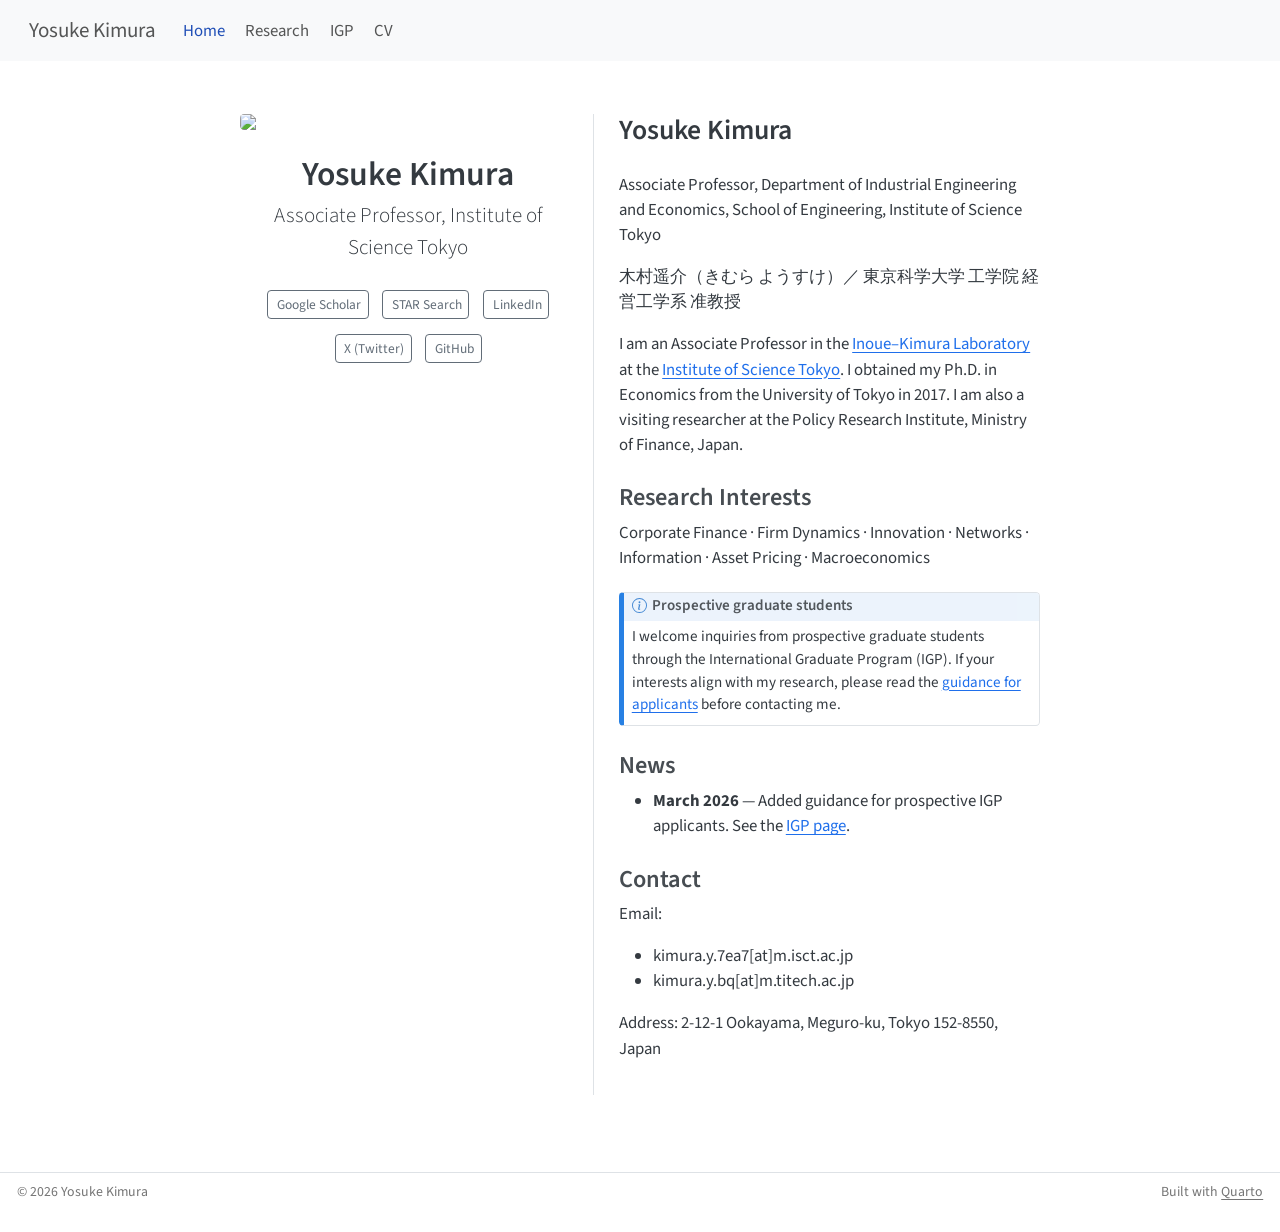
==== docs/index.html @ 8b682499 "updated all pages" ====
<!DOCTYPE html>
<html xmlns="http://www.w3.org/1999/xhtml" lang="en" xml:lang="en"><head>

<meta charset="utf-8">
<meta name="generator" content="quarto-1.9.38">

<meta name="viewport" content="width=device-width, initial-scale=1.0, user-scalable=yes">


<title>Yosuke Kimura</title>
<style>
/* Default styles provided by pandoc.
** See https://pandoc.org/MANUAL.html#variables-for-html for config info.
*/
code{white-space: pre-wrap;}
span.smallcaps{font-variant: small-caps;}
div.columns{display: flex; gap: min(4vw, 1.5em);}
div.column{flex: auto; overflow-x: auto;}
div.hanging-indent{margin-left: 1.5em; text-indent: -1.5em;}
ul.task-list{list-style: none;}
ul.task-list li input[type="checkbox"] {
  width: 0.8em;
  margin: 0 0.8em 0.2em -1em; /* quarto-specific, see https://github.com/quarto-dev/quarto-cli/issues/4556 */ 
  vertical-align: middle;
}
</style>


<script src="site_libs/quarto-nav/quarto-nav.js"></script>
<script src="site_libs/clipboard/clipboard.min.js"></script>
<script src="site_libs/quarto-search/autocomplete.umd.js"></script>
<script src="site_libs/quarto-search/fuse.min.js"></script>
<script src="site_libs/quarto-search/quarto-search.js"></script>
<meta name="quarto:offset" content="./">
<script src="site_libs/quarto-html/quarto.js" type="module"></script>
<script src="site_libs/quarto-html/tabsets/tabsets.js" type="module"></script>
<script src="site_libs/quarto-html/popper.min.js"></script>
<script src="site_libs/quarto-html/tippy.umd.min.js"></script>
<link href="site_libs/quarto-html/tippy.css" rel="stylesheet">
<link href="site_libs/quarto-html/quarto-syntax-highlighting-15634bcf2e68342d4ad2dfa704d543f6.css" rel="stylesheet" id="quarto-text-highlighting-styles">
<script src="site_libs/bootstrap/bootstrap.min.js"></script>
<link href="site_libs/bootstrap/bootstrap-icons.css" rel="stylesheet">
<link href="site_libs/bootstrap/bootstrap-f2828ad5cbcd8453361937887181f58a.min.css" rel="stylesheet" append-hash="true" id="quarto-bootstrap" data-mode="light">
<script id="quarto-search-options" type="application/json">{
  "location": "navbar",
  "copy-button": false,
  "collapse-after": 3,
  "panel-placement": "end",
  "type": "overlay",
  "limit": 50,
  "keyboard-shortcut": [
    "f",
    "/",
    "s"
  ],
  "show-item-context": false,
  "language": {
    "search-no-results-text": "No results",
    "search-matching-documents-text": "matching documents",
    "search-copy-link-title": "Copy link to search",
    "search-hide-matches-text": "Hide additional matches",
    "search-more-match-text": "more match in this document",
    "search-more-matches-text": "more matches in this document",
    "search-clear-button-title": "Clear",
    "search-text-placeholder": "",
    "search-detached-cancel-button-title": "Cancel",
    "search-submit-button-title": "Submit",
    "search-label": "Search"
  }
}</script>


</head>

<body class="nav-fixed fullcontent quarto-light">

<div id="quarto-search-results"></div>
  <header id="quarto-header" class="headroom fixed-top">
    <nav class="navbar navbar-expand-lg " data-bs-theme="dark">
      <div class="navbar-container container-fluid">
      <div class="navbar-brand-container mx-auto">
    <a class="navbar-brand" href="./index.html">
    <span class="navbar-title">Yosuke Kimura</span>
    </a>
  </div>
            <div id="quarto-search" class="" title="Search"></div>
          <button class="navbar-toggler" type="button" data-bs-toggle="collapse" data-bs-target="#navbarCollapse" aria-controls="navbarCollapse" role="menu" aria-expanded="false" aria-label="Toggle navigation" onclick="if (window.quartoToggleHeadroom) { window.quartoToggleHeadroom(); }">
  <span class="navbar-toggler-icon"></span>
</button>
          <div class="collapse navbar-collapse" id="navbarCollapse">
            <ul class="navbar-nav navbar-nav-scroll me-auto">
  <li class="nav-item">
    <a class="nav-link active" href="./index.html" aria-current="page"> 
<span class="menu-text">Home</span></a>
  </li>  
  <li class="nav-item">
    <a class="nav-link" href="./research.html"> 
<span class="menu-text">Research</span></a>
  </li>  
  <li class="nav-item">
    <a class="nav-link" href="./igp.html"> 
<span class="menu-text">IGP</span></a>
  </li>  
  <li class="nav-item">
    <a class="nav-link" href="./cv.html"> 
<span class="menu-text">CV</span></a>
  </li>  
</ul>
            <ul class="navbar-nav navbar-nav-scroll ms-auto">
  <li class="nav-item compact">
    <a class="nav-link" href="https://scholar.google.co.jp/citations?user=OnoM0yEAAAAJ&amp;hl=ja"> <i class="bi bi-mortarboard-fill" role="img" aria-label="Google Scholar">
</i> 
<span class="menu-text"></span></a>
  </li>  
  <li class="nav-item compact">
    <a class="nav-link" href="https://github.com/yosukekimura1988"> <i class="bi bi-github" role="img" aria-label="GitHub">
</i> 
<span class="menu-text"></span></a>
  </li>  
</ul>
          </div> <!-- /navcollapse -->
            <div class="quarto-navbar-tools">
</div>
      </div> <!-- /container-fluid -->
    </nav>
</header>
<!-- content -->
<div id="quarto-content" class="quarto-container page-columns page-rows-contents page-layout-article page-navbar">
<!-- sidebar -->
<!-- margin-sidebar -->
    
<!-- main -->
<div class="quarto-about-trestles">
  <div class="about-entity">
    <img src="profile.jpg" class="about-image
  rounded " style="width: 20em;">
<header id="title-block-header" class="quarto-title-block default">
<div class="quarto-title">
<h1 class="title">Yosuke Kimura</h1>
<p class="subtitle lead">Associate Professor, Institute of Science Tokyo</p>
</div>
<div class="quarto-title-meta">
  </div>
</header>
    <div class="about-links">
  <a href="https://scholar.google.co.jp/citations?user=OnoM0yEAAAAJ&amp;hl=ja" class="about-link" rel="" target="">
    <i class="bi bi-mortarboard-fill"></i>
     <span class="about-link-text">Google Scholar</span>
  </a>
  <a href="https://search.star.titech.ac.jp/titech-ss/pursuer.act?event=outside&amp;key_t2r2Rid=CTT100840717&amp;lang=jp" class="about-link" rel="" target="">
    <i class="bi bi-person-badge"></i>
     <span class="about-link-text">STAR Search</span>
  </a>
  <a href="http://www.linkedin.com/in/yousuke-kimura-a8380220a" class="about-link" rel="" target="">
    <i class="bi bi-linkedin"></i>
     <span class="about-link-text">LinkedIn</span>
  </a>
  <a href="https://twitter.com/YosukeBqKimura" class="about-link" rel="" target="">
    <i class="bi bi-twitter-x"></i>
     <span class="about-link-text">X (Twitter)</span>
  </a>
  <a href="https://github.com/yosukekimura1988" class="about-link" rel="" target="">
    <i class="bi bi-github"></i>
     <span class="about-link-text">GitHub</span>
  </a>
</div>
  </div>
  <div class="about-contents"><main class="content" id="quarto-document-content">
<section id="yosuke-kimura" class="level2">
<h2 data-anchor-id="yosuke-kimura">Yosuke Kimura</h2>
<p>Associate Professor, Department of Industrial Engineering and Economics, School of Engineering, Institute of Science Tokyo</p>
<p>木村遥介（きむら ようすけ）／ 東京科学大学 工学院 経営工学系 准教授</p>
<p>I am an Associate Professor in the <a href="http://www.me.titech.ac.jp/~inouelab/">Inoue–Kimura Laboratory</a> at the <a href="https://www.isct.ac.jp/en">Institute of Science Tokyo</a>. I obtained my Ph.D.&nbsp;in Economics from the University of Tokyo in 2017. I am also a visiting researcher at the Policy Research Institute, Ministry of Finance, Japan.</p>
<section id="research-interests" class="level3">
<h3 data-anchor-id="research-interests">Research Interests</h3>
<p>Corporate Finance · Firm Dynamics · Innovation · Networks · Information · Asset Pricing · Macroeconomics</p>
<div class="callout callout-style-default callout-note callout-titled">
<div class="callout-header d-flex align-content-center">
<div class="callout-icon-container">
<i class="callout-icon"></i>
</div>
<div class="callout-title-container flex-fill">
<span class="screen-reader-only">Note</span>Prospective graduate students
</div>
</div>
<div class="callout-body-container callout-body">
<p>I welcome inquiries from prospective graduate students through the International Graduate Program (IGP). If your interests align with my research, please read the <a href="igp.html">guidance for applicants</a> before contacting me.</p>
</div>
</div>
</section>
<section id="news" class="level3">
<h3 data-anchor-id="news">News</h3>
<ul>
<li><strong>March 2026</strong> — Added guidance for prospective IGP applicants. See the <a href="igp.html">IGP page</a>.</li>
</ul>
</section>
<section id="contact" class="level3">
<h3 data-anchor-id="contact">Contact</h3>
<p>Email:</p>
<ul>
<li>kimura.y.7ea7[at]m.isct.ac.jp</li>
<li>kimura.y.bq[at]m.titech.ac.jp</li>
</ul>
<p>Address: 2-12-1 Ookayama, Meguro-ku, Tokyo 152-8550, Japan</p>


</section>
</section>
</main></div>
</div>
 <!-- /main -->
<script id="quarto-html-after-body" type="application/javascript">
  window.document.addEventListener("DOMContentLoaded", function (event) {
    const isCodeAnnotation = (el) => {
      for (const clz of el.classList) {
        if (clz.startsWith('code-annotation-')) {                     
          return true;
        }
      }
      return false;
    }
    const onCopySuccess = function(e) {
      // button target
      const button = e.trigger;
      // don't keep focus
      button.blur();
      // flash "checked"
      button.classList.add('code-copy-button-checked');
      var currentTitle = button.getAttribute("title");
      button.setAttribute("title", "Copied!");
      let tooltip;
      if (window.bootstrap) {
        button.setAttribute("data-bs-toggle", "tooltip");
        button.setAttribute("data-bs-placement", "left");
        button.setAttribute("data-bs-title", "Copied!");
        tooltip = new bootstrap.Tooltip(button, 
          { trigger: "manual", 
            customClass: "code-copy-button-tooltip",
            offset: [0, -8]});
        tooltip.show();    
      }
      setTimeout(function() {
        if (tooltip) {
          tooltip.hide();
          button.removeAttribute("data-bs-title");
          button.removeAttribute("data-bs-toggle");
          button.removeAttribute("data-bs-placement");
        }
        button.setAttribute("title", currentTitle);
        button.classList.remove('code-copy-button-checked');
      }, 1000);
      // clear code selection
      e.clearSelection();
    }
    const getTextToCopy = function(trigger) {
      const outerScaffold = trigger.parentElement.cloneNode(true);
      const codeEl = outerScaffold.querySelector('code');
      for (const childEl of codeEl.children) {
        if (isCodeAnnotation(childEl)) {
          childEl.remove();
        }
      }
      return codeEl.innerText;
    }
    const clipboard = new window.ClipboardJS('.code-copy-button:not([data-in-quarto-modal])', {
      text: getTextToCopy
    });
    clipboard.on('success', onCopySuccess);
    if (window.document.getElementById('quarto-embedded-source-code-modal')) {
      const clipboardModal = new window.ClipboardJS('.code-copy-button[data-in-quarto-modal]', {
        text: getTextToCopy,
        container: window.document.getElementById('quarto-embedded-source-code-modal')
      });
      clipboardModal.on('success', onCopySuccess);
    }
      var localhostRegex = new RegExp(/^(?:http|https):\/\/localhost\:?[0-9]*\//);
      var mailtoRegex = new RegExp(/^mailto:/);
        var filterRegex = new RegExp("https:\/\/yosukekimura1988\.github\.io");
      var isInternal = (href) => {
          return filterRegex.test(href) || localhostRegex.test(href) || mailtoRegex.test(href);
      }
      // Inspect non-navigation links and adorn them if external
     var links = window.document.querySelectorAll('a[href]:not(.nav-link):not(.navbar-brand):not(.toc-action):not(.sidebar-link):not(.sidebar-item-toggle):not(.pagination-link):not(.no-external):not([aria-hidden]):not(.dropdown-item):not(.quarto-navigation-tool):not(.about-link)');
      for (var i=0; i<links.length; i++) {
        const link = links[i];
        if (!isInternal(link.href)) {
          // undo the damage that might have been done by quarto-nav.js in the case of
          // links that we want to consider external
          if (link.dataset.originalHref !== undefined) {
            link.href = link.dataset.originalHref;
          }
        }
      }
    function tippyHover(el, contentFn, onTriggerFn, onUntriggerFn) {
      const config = {
        allowHTML: true,
        maxWidth: 500,
        delay: 100,
        arrow: false,
        appendTo: function(el) {
            return el.parentElement;
        },
        interactive: true,
        interactiveBorder: 10,
        theme: 'quarto',
        placement: 'bottom-start',
      };
      if (contentFn) {
        config.content = contentFn;
      }
      if (onTriggerFn) {
        config.onTrigger = onTriggerFn;
      }
      if (onUntriggerFn) {
        config.onUntrigger = onUntriggerFn;
      }
      window.tippy(el, config); 
    }
    const noterefs = window.document.querySelectorAll('a[role="doc-noteref"]');
    for (var i=0; i<noterefs.length; i++) {
      const ref = noterefs[i];
      tippyHover(ref, function() {
        // use id or data attribute instead here
        let href = ref.getAttribute('data-footnote-href') || ref.getAttribute('href');
        try { href = new URL(href).hash; } catch {}
        const id = href.replace(/^#\/?/, "");
        const note = window.document.getElementById(id);
        if (note) {
          return note.innerHTML;
        } else {
          return "";
        }
      });
    }
    const xrefs = window.document.querySelectorAll('a.quarto-xref');
    const processXRef = (id, note) => {
      // Strip column container classes
      const stripColumnClz = (el) => {
        el.classList.remove("page-full", "page-columns");
        if (el.children) {
          for (const child of el.children) {
            stripColumnClz(child);
          }
        }
      }
      stripColumnClz(note)
      if (id === null || id.startsWith('sec-')) {
        // Special case sections, only their first couple elements
        const container = document.createElement("div");
        if (note.children && note.children.length > 2) {
          container.appendChild(note.children[0].cloneNode(true));
          for (let i = 1; i < note.children.length; i++) {
            const child = note.children[i];
            if (child.tagName === "P" && child.innerText === "") {
              continue;
            } else {
              container.appendChild(child.cloneNode(true));
              break;
            }
          }
          if (window.Quarto?.typesetMath) {
            window.Quarto.typesetMath(container);
          }
          return container.innerHTML
        } else {
          if (window.Quarto?.typesetMath) {
            window.Quarto.typesetMath(note);
          }
          return note.innerHTML;
        }
      } else {
        // Remove any anchor links if they are present
        const anchorLink = note.querySelector('a.anchorjs-link');
        if (anchorLink) {
          anchorLink.remove();
        }
        if (window.Quarto?.typesetMath) {
          window.Quarto.typesetMath(note);
        }
        if (note.classList.contains("callout")) {
          return note.outerHTML;
        } else {
          return note.innerHTML;
        }
      }
    }
    for (var i=0; i<xrefs.length; i++) {
      const xref = xrefs[i];
      tippyHover(xref, undefined, function(instance) {
        instance.disable();
        let url = xref.getAttribute('href');
        let hash = undefined; 
        if (url.startsWith('#')) {
          hash = url;
        } else {
          try { hash = new URL(url).hash; } catch {}
        }
        if (hash) {
          const id = hash.replace(/^#\/?/, "");
          const note = window.document.getElementById(id);
          if (note !== null) {
            try {
              const html = processXRef(id, note.cloneNode(true));
              instance.setContent(html);
            } finally {
              instance.enable();
              instance.show();
            }
          } else {
            // See if we can fetch this
            fetch(url.split('#')[0])
            .then(res => res.text())
            .then(html => {
              const parser = new DOMParser();
              const htmlDoc = parser.parseFromString(html, "text/html");
              const note = htmlDoc.getElementById(id);
              if (note !== null) {
                const html = processXRef(id, note);
                instance.setContent(html);
              } 
            }).finally(() => {
              instance.enable();
              instance.show();
            });
          }
        } else {
          // See if we can fetch a full url (with no hash to target)
          // This is a special case and we should probably do some content thinning / targeting
          fetch(url)
          .then(res => res.text())
          .then(html => {
            const parser = new DOMParser();
            const htmlDoc = parser.parseFromString(html, "text/html");
            const note = htmlDoc.querySelector('main.content');
            if (note !== null) {
              // This should only happen for chapter cross references
              // (since there is no id in the URL)
              // remove the first header
              if (note.children.length > 0 && note.children[0].tagName === "HEADER") {
                note.children[0].remove();
              }
              const html = processXRef(null, note);
              instance.setContent(html);
            } 
          }).finally(() => {
            instance.enable();
            instance.show();
          });
        }
      }, function(instance) {
      });
    }
        let selectedAnnoteEl;
        const selectorForAnnotation = ( cell, annotation) => {
          let cellAttr = 'data-code-cell="' + cell + '"';
          let lineAttr = 'data-code-annotation="' +  annotation + '"';
          const selector = 'span[' + cellAttr + '][' + lineAttr + ']';
          return selector;
        }
        const selectCodeLines = (annoteEl) => {
          const doc = window.document;
          const targetCell = annoteEl.getAttribute("data-target-cell");
          const targetAnnotation = annoteEl.getAttribute("data-target-annotation");
          const annoteSpan = window.document.querySelector(selectorForAnnotation(targetCell, targetAnnotation));
          const lines = annoteSpan.getAttribute("data-code-lines").split(",");
          const lineIds = lines.map((line) => {
            return targetCell + "-" + line;
          })
          let top = null;
          let height = null;
          let parent = null;
          if (lineIds.length > 0) {
              //compute the position of the single el (top and bottom and make a div)
              const el = window.document.getElementById(lineIds[0]);
              top = el.offsetTop;
              height = el.offsetHeight;
              parent = el.parentElement.parentElement;
            if (lineIds.length > 1) {
              const lastEl = window.document.getElementById(lineIds[lineIds.length - 1]);
              const bottom = lastEl.offsetTop + lastEl.offsetHeight;
              height = bottom - top;
            }
            if (top !== null && height !== null && parent !== null) {
              // cook up a div (if necessary) and position it 
              let div = window.document.getElementById("code-annotation-line-highlight");
              if (div === null) {
                div = window.document.createElement("div");
                div.setAttribute("id", "code-annotation-line-highlight");
                div.style.position = 'absolute';
                parent.appendChild(div);
              }
              div.style.top = top - 2 + "px";
              div.style.height = height + 4 + "px";
              div.style.left = 0;
              let gutterDiv = window.document.getElementById("code-annotation-line-highlight-gutter");
              if (gutterDiv === null) {
                gutterDiv = window.document.createElement("div");
                gutterDiv.setAttribute("id", "code-annotation-line-highlight-gutter");
                gutterDiv.style.position = 'absolute';
                const codeCell = window.document.getElementById(targetCell);
                const gutter = codeCell.querySelector('.code-annotation-gutter');
                gutter.appendChild(gutterDiv);
              }
              gutterDiv.style.top = top - 2 + "px";
              gutterDiv.style.height = height + 4 + "px";
            }
            selectedAnnoteEl = annoteEl;
          }
        };
        const unselectCodeLines = () => {
          const elementsIds = ["code-annotation-line-highlight", "code-annotation-line-highlight-gutter"];
          elementsIds.forEach((elId) => {
            const div = window.document.getElementById(elId);
            if (div) {
              div.remove();
            }
          });
          selectedAnnoteEl = undefined;
        };
          // Handle positioning of the toggle
      window.addEventListener(
        "resize",
        throttle(() => {
          elRect = undefined;
          if (selectedAnnoteEl) {
            selectCodeLines(selectedAnnoteEl);
          }
        }, 10)
      );
      function throttle(fn, ms) {
      let throttle = false;
      let timer;
        return (...args) => {
          if(!throttle) { // first call gets through
              fn.apply(this, args);
              throttle = true;
          } else { // all the others get throttled
              if(timer) clearTimeout(timer); // cancel #2
              timer = setTimeout(() => {
                fn.apply(this, args);
                timer = throttle = false;
              }, ms);
          }
        };
      }
        // Attach click handler to the DT
        const annoteDls = window.document.querySelectorAll('dt[data-target-cell]');
        for (const annoteDlNode of annoteDls) {
          annoteDlNode.addEventListener('click', (event) => {
            const clickedEl = event.target;
            if (clickedEl !== selectedAnnoteEl) {
              unselectCodeLines();
              const activeEl = window.document.querySelector('dt[data-target-cell].code-annotation-active');
              if (activeEl) {
                activeEl.classList.remove('code-annotation-active');
              }
              selectCodeLines(clickedEl);
              clickedEl.classList.add('code-annotation-active');
            } else {
              // Unselect the line
              unselectCodeLines();
              clickedEl.classList.remove('code-annotation-active');
            }
          });
        }
    const findCites = (el) => {
      const parentEl = el.parentElement;
      if (parentEl) {
        const cites = parentEl.dataset.cites;
        if (cites) {
          return {
            el,
            cites: cites.split(' ')
          };
        } else {
          return findCites(el.parentElement)
        }
      } else {
        return undefined;
      }
    };
    var bibliorefs = window.document.querySelectorAll('a[role="doc-biblioref"]');
    for (var i=0; i<bibliorefs.length; i++) {
      const ref = bibliorefs[i];
      const citeInfo = findCites(ref);
      if (citeInfo) {
        tippyHover(citeInfo.el, function() {
          var popup = window.document.createElement('div');
          citeInfo.cites.forEach(function(cite) {
            var citeDiv = window.document.createElement('div');
            citeDiv.classList.add('hanging-indent');
            citeDiv.classList.add('csl-entry');
            var biblioDiv = window.document.getElementById('ref-' + cite);
            if (biblioDiv) {
              citeDiv.innerHTML = biblioDiv.innerHTML;
            }
            popup.appendChild(citeDiv);
          });
          return popup.innerHTML;
        });
      }
    }
  });
  </script>
</div> <!-- /content -->
<footer class="footer">
  <div class="nav-footer">
    <div class="nav-footer-left">
<p>© 2026 Yosuke Kimura</p>
</div>   
    <div class="nav-footer-center">
      &nbsp;
    </div>
    <div class="nav-footer-right">
<p>Built with <a href="https://quarto.org">Quarto</a></p>
</div>
  </div>
</footer>




</body></html>
---- docs/site_libs/quarto-html/quarto-syntax-highlighting-15634bcf2e68342d4ad2dfa704d543f6.css ----
/* quarto syntax highlight colors */
:root {
  --quarto-hl-ot-color: #003B4F;
  --quarto-hl-at-color: #657422;
  --quarto-hl-ss-color: #20794D;
  --quarto-hl-an-color: #5E5E5E;
  --quarto-hl-fu-color: #4758AB;
  --quarto-hl-st-color: #20794D;
  --quarto-hl-cf-color: #003B4F;
  --quarto-hl-op-color: #5E5E5E;
  --quarto-hl-er-color: #AD0000;
  --quarto-hl-bn-color: #AD0000;
  --quarto-hl-al-color: #AD0000;
  --quarto-hl-va-color: #111111;
  --quarto-hl-bu-color: inherit;
  --quarto-hl-ex-color: inherit;
  --quarto-hl-pp-color: #AD0000;
  --quarto-hl-in-color: #5E5E5E;
  --quarto-hl-vs-color: #20794D;
  --quarto-hl-wa-color: #5E5E5E;
  --quarto-hl-do-color: #5E5E5E;
  --quarto-hl-im-color: #00769E;
  --quarto-hl-ch-color: #20794D;
  --quarto-hl-dt-color: #AD0000;
  --quarto-hl-fl-color: #AD0000;
  --quarto-hl-co-color: #5E5E5E;
  --quarto-hl-cv-color: #5E5E5E;
  --quarto-hl-cn-color: #8f5902;
  --quarto-hl-sc-color: #5E5E5E;
  --quarto-hl-dv-color: #AD0000;
  --quarto-hl-kw-color: #003B4F;
}

/* other quarto variables */
:root {
  --quarto-font-monospace: SFMono-Regular, Menlo, Monaco, Consolas, "Liberation Mono", "Courier New", monospace;
}

/* syntax highlight based on Pandoc's rules */
pre > code.sourceCode > span {
  color: #003B4F;
}

code.sourceCode > span {
  color: #003B4F;
}

div.sourceCode,
div.sourceCode pre.sourceCode {
  color: #003B4F;
}

/* Normal */
code span {
  color: #003B4F;
}

/* Alert */
code span.al {
  color: #AD0000;
  font-style: inherit;
}

/* Annotation */
code span.an {
  color: #5E5E5E;
  font-style: inherit;
}

/* Attribute */
code span.at {
  color: #657422;
  font-style: inherit;
}

/* BaseN */
code span.bn {
  color: #AD0000;
  font-style: inherit;
}

/* BuiltIn */
code span.bu {
  font-style: inherit;
}

/* ControlFlow */
code span.cf {
  color: #003B4F;
  font-weight: bold;
  font-style: inherit;
}

/* Char */
code span.ch {
  color: #20794D;
  font-style: inherit;
}

/* Constant */
code span.cn {
  color: #8f5902;
  font-style: inherit;
}

/* Comment */
code span.co {
  color: #5E5E5E;
  font-style: inherit;
}

/* CommentVar */
code span.cv {
  color: #5E5E5E;
  font-style: italic;
}

/* Documentation */
code span.do {
  color: #5E5E5E;
  font-style: italic;
}

/* DataType */
code span.dt {
  color: #AD0000;
  font-style: inherit;
}

/* DecVal */
code span.dv {
  color: #AD0000;
  font-style: inherit;
}

/* Error */
code span.er {
  color: #AD0000;
  font-style: inherit;
}

/* Extension */
code span.ex {
  font-style: inherit;
}

/* Float */
code span.fl {
  color: #AD0000;
  font-style: inherit;
}

/* Function */
code span.fu {
  color: #4758AB;
  font-style: inherit;
}

/* Import */
code span.im {
  color: #00769E;
  font-style: inherit;
}

/* Information */
code span.in {
  color: #5E5E5E;
  font-style: inherit;
}

/* Keyword */
code span.kw {
  color: #003B4F;
  font-weight: bold;
  font-style: inherit;
}

/* Operator */
code span.op {
  color: #5E5E5E;
  font-style: inherit;
}

/* Other */
code span.ot {
  color: #003B4F;
  font-style: inherit;
}

/* Preprocessor */
code span.pp {
  color: #AD0000;
  font-style: inherit;
}

/* SpecialChar */
code span.sc {
  color: #5E5E5E;
  font-style: inherit;
}

/* SpecialString */
code span.ss {
  color: #20794D;
  font-style: inherit;
}

/* String */
code span.st {
  color: #20794D;
  font-style: inherit;
}

/* Variable */
code span.va {
  color: #111111;
  font-style: inherit;
}

/* VerbatimString */
code span.vs {
  color: #20794D;
  font-style: inherit;
}

/* Warning */
code span.wa {
  color: #5E5E5E;
  font-style: italic;
}

.prevent-inlining {
  content: "</";
}

/*# sourceMappingURL=f23921c56f73e400b49028c9186a1aa0.css.map */
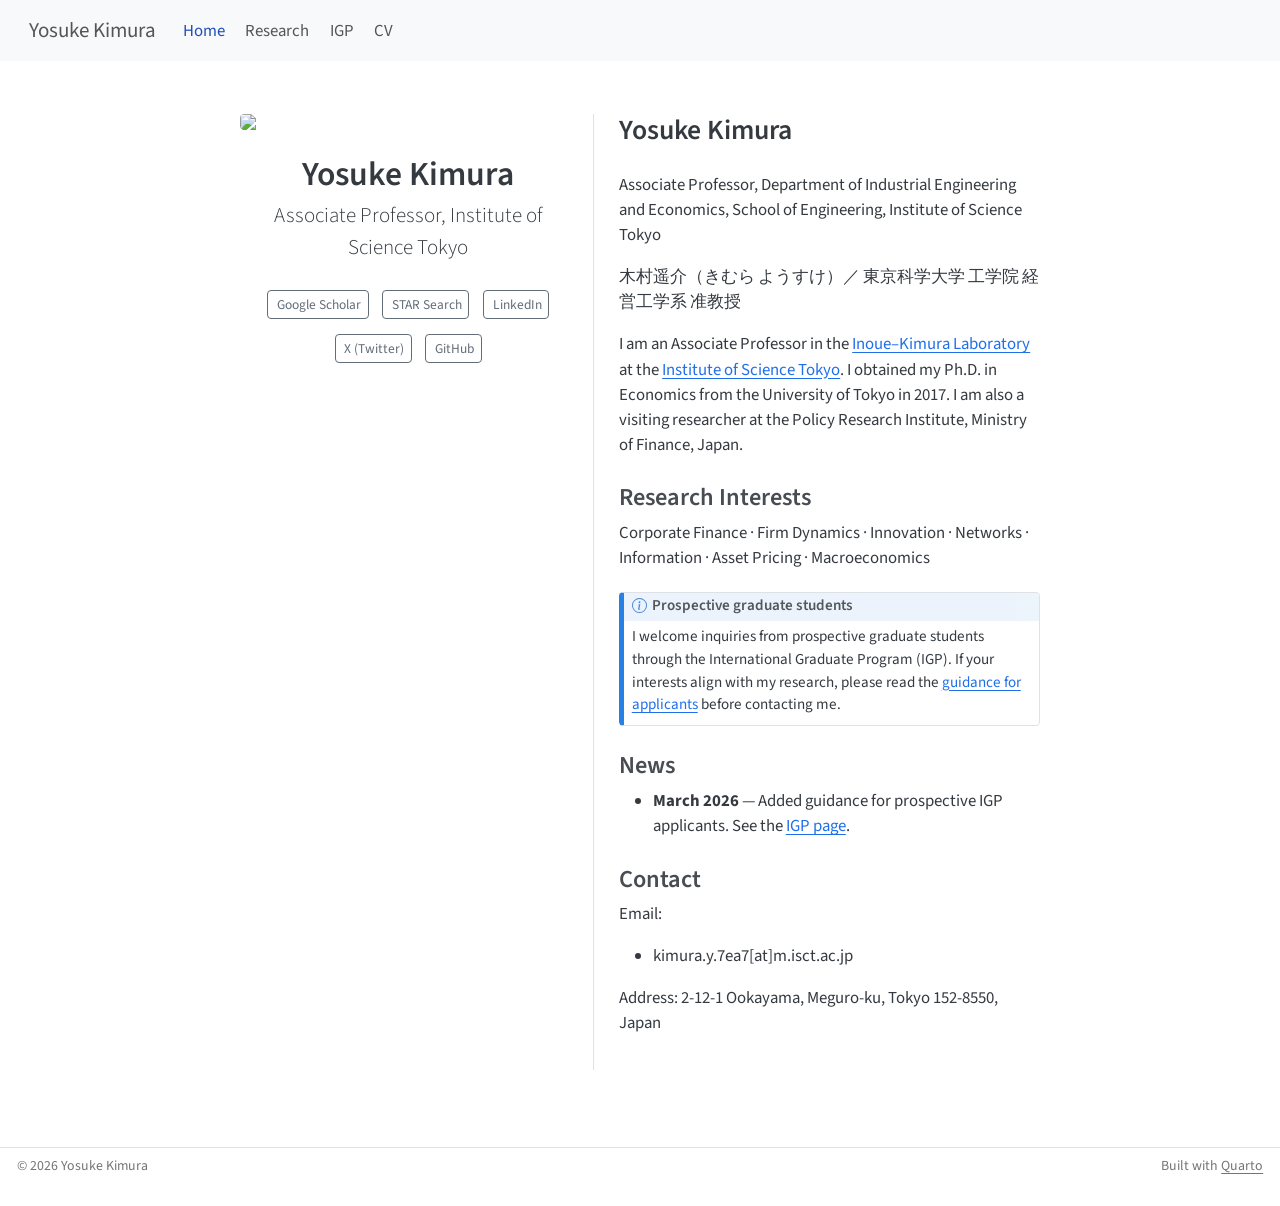
==== commit 7962e6a8: "updated all pages" ====
--- a/docs/index.html
+++ b/docs/index.html
@@ -199,7 +199,6 @@
 <p>Email:</p>
 <ul>
 <li>kimura.y.7ea7[at]m.isct.ac.jp</li>
-<li>kimura.y.bq[at]m.titech.ac.jp</li>
 </ul>
 <p>Address: 2-12-1 Ookayama, Meguro-ku, Tokyo 152-8550, Japan</p>
 
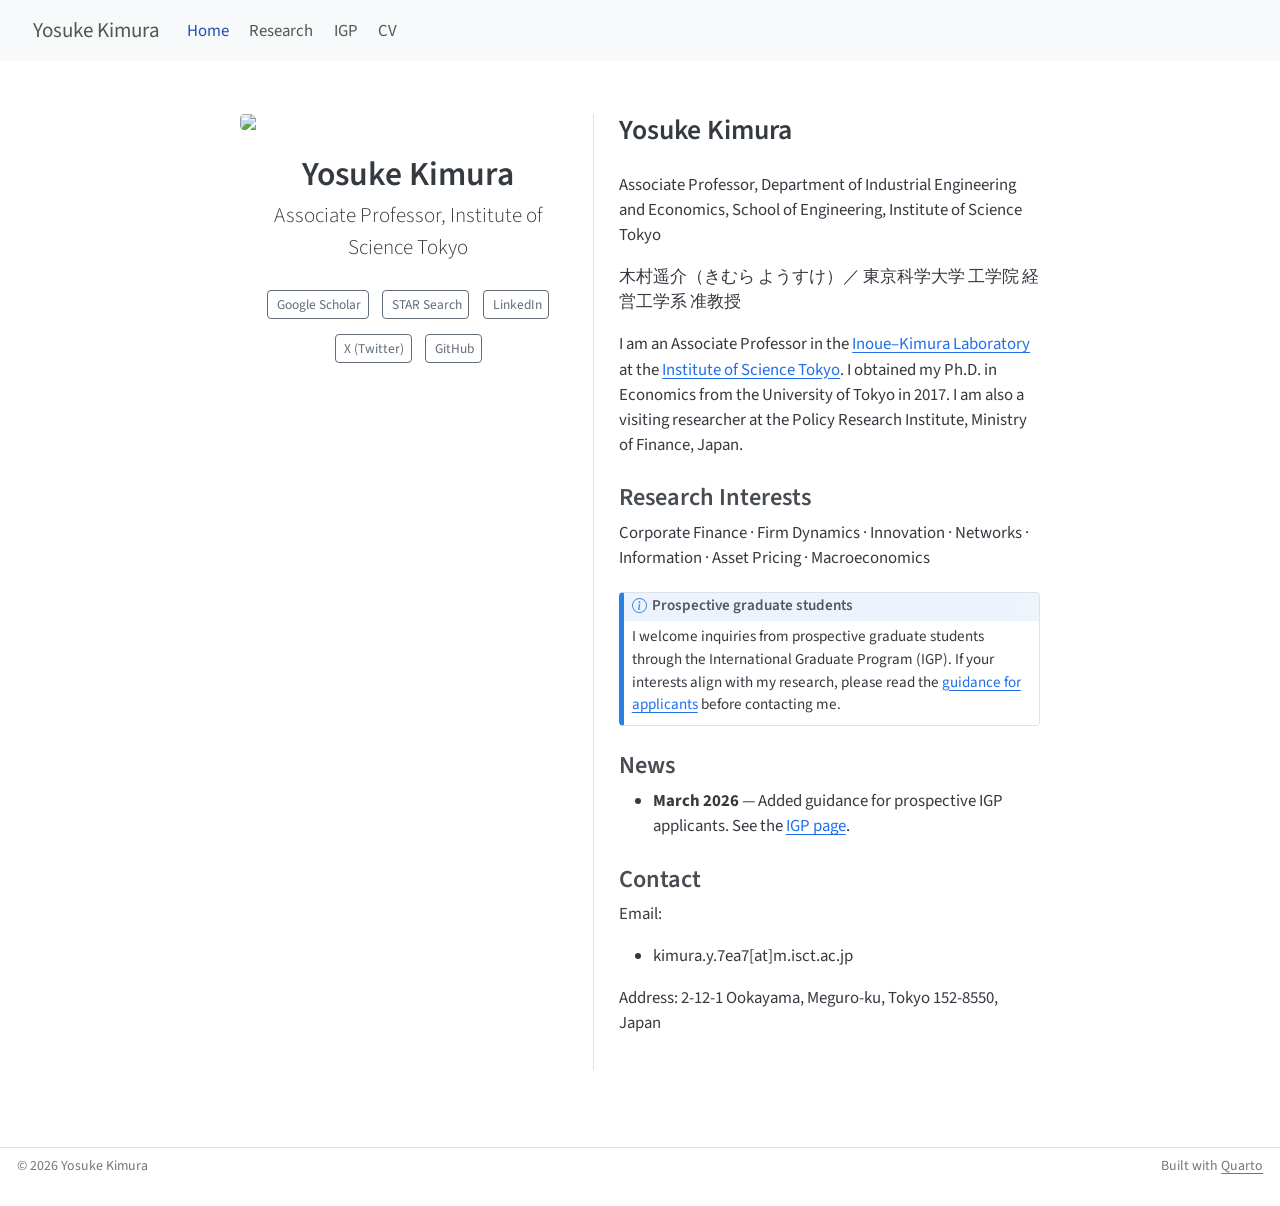
==== commit ad18dc25: "update research.qmd and _pub-working.qmd to reflect the R&R status of the paper "Self-serving Attrib" ====
--- a/docs/index.html
+++ b/docs/index.html
@@ -2,16 +2,13 @@
 <html xmlns="http://www.w3.org/1999/xhtml" lang="en" xml:lang="en"><head>
 
 <meta charset="utf-8">
-<meta name="generator" content="quarto-1.9.38">
+<meta name="generator" content="quarto-1.8.25">
 
 <meta name="viewport" content="width=device-width, initial-scale=1.0, user-scalable=yes">
 
 
 <title>Yosuke Kimura</title>
 <style>
-/* Default styles provided by pandoc.
-** See https://pandoc.org/MANUAL.html#variables-for-html for config info.
-*/
 code{white-space: pre-wrap;}
 span.smallcaps{font-variant: small-caps;}
 div.columns{display: flex; gap: min(4vw, 1.5em);}
@@ -34,13 +31,14 @@
 <meta name="quarto:offset" content="./">
 <script src="site_libs/quarto-html/quarto.js" type="module"></script>
 <script src="site_libs/quarto-html/tabsets/tabsets.js" type="module"></script>
+<script src="site_libs/quarto-html/axe/axe-check.js" type="module"></script>
 <script src="site_libs/quarto-html/popper.min.js"></script>
 <script src="site_libs/quarto-html/tippy.umd.min.js"></script>
 <link href="site_libs/quarto-html/tippy.css" rel="stylesheet">
-<link href="site_libs/quarto-html/quarto-syntax-highlighting-15634bcf2e68342d4ad2dfa704d543f6.css" rel="stylesheet" id="quarto-text-highlighting-styles">
+<link href="site_libs/quarto-html/quarto-syntax-highlighting-7b89279ff1a6dce999919e0e67d4d9ec.css" rel="stylesheet" id="quarto-text-highlighting-styles">
 <script src="site_libs/bootstrap/bootstrap.min.js"></script>
 <link href="site_libs/bootstrap/bootstrap-icons.css" rel="stylesheet">
-<link href="site_libs/bootstrap/bootstrap-f2828ad5cbcd8453361937887181f58a.min.css" rel="stylesheet" append-hash="true" id="quarto-bootstrap" data-mode="light">
+<link href="site_libs/bootstrap/bootstrap-50f9139dab5d4ce690413e02cb137fa6.min.css" rel="stylesheet" append-hash="true" id="quarto-bootstrap" data-mode="light">
 <script id="quarto-search-options" type="application/json">{
   "location": "navbar",
   "copy-button": false,
@@ -79,6 +77,8 @@
     <nav class="navbar navbar-expand-lg " data-bs-theme="dark">
       <div class="navbar-container container-fluid">
       <div class="navbar-brand-container mx-auto">
+    <a href="./index.html" class="navbar-brand navbar-brand-logo">
+    </a>
     <a class="navbar-brand" href="./index.html">
     <span class="navbar-title">Yosuke Kimura</span>
     </a>
--- a/docs/site_libs/quarto-html/quarto-syntax-highlighting-7b89279ff1a6dce999919e0e67d4d9ec.css
+++ b/docs/site_libs/quarto-html/quarto-syntax-highlighting-7b89279ff1a6dce999919e0e67d4d9ec.css
@@ -0,0 +1,236 @@
+/* quarto syntax highlight colors */
+:root {
+  --quarto-hl-ot-color: #003B4F;
+  --quarto-hl-at-color: #657422;
+  --quarto-hl-ss-color: #20794D;
+  --quarto-hl-an-color: #5E5E5E;
+  --quarto-hl-fu-color: #4758AB;
+  --quarto-hl-st-color: #20794D;
+  --quarto-hl-cf-color: #003B4F;
+  --quarto-hl-op-color: #5E5E5E;
+  --quarto-hl-er-color: #AD0000;
+  --quarto-hl-bn-color: #AD0000;
+  --quarto-hl-al-color: #AD0000;
+  --quarto-hl-va-color: #111111;
+  --quarto-hl-bu-color: inherit;
+  --quarto-hl-ex-color: inherit;
+  --quarto-hl-pp-color: #AD0000;
+  --quarto-hl-in-color: #5E5E5E;
+  --quarto-hl-vs-color: #20794D;
+  --quarto-hl-wa-color: #5E5E5E;
+  --quarto-hl-do-color: #5E5E5E;
+  --quarto-hl-im-color: #00769E;
+  --quarto-hl-ch-color: #20794D;
+  --quarto-hl-dt-color: #AD0000;
+  --quarto-hl-fl-color: #AD0000;
+  --quarto-hl-co-color: #5E5E5E;
+  --quarto-hl-cv-color: #5E5E5E;
+  --quarto-hl-cn-color: #8f5902;
+  --quarto-hl-sc-color: #5E5E5E;
+  --quarto-hl-dv-color: #AD0000;
+  --quarto-hl-kw-color: #003B4F;
+}
+
+/* other quarto variables */
+:root {
+  --quarto-font-monospace: SFMono-Regular, Menlo, Monaco, Consolas, "Liberation Mono", "Courier New", monospace;
+}
+
+/* syntax highlight based on Pandoc's rules */
+pre > code.sourceCode > span {
+  color: #003B4F;
+}
+
+code.sourceCode > span {
+  color: #003B4F;
+}
+
+div.sourceCode,
+div.sourceCode pre.sourceCode {
+  color: #003B4F;
+}
+
+/* Normal */
+code span {
+  color: #003B4F;
+}
+
+/* Alert */
+code span.al {
+  color: #AD0000;
+  font-style: inherit;
+}
+
+/* Annotation */
+code span.an {
+  color: #5E5E5E;
+  font-style: inherit;
+}
+
+/* Attribute */
+code span.at {
+  color: #657422;
+  font-style: inherit;
+}
+
+/* BaseN */
+code span.bn {
+  color: #AD0000;
+  font-style: inherit;
+}
+
+/* BuiltIn */
+code span.bu {
+  font-style: inherit;
+}
+
+/* ControlFlow */
+code span.cf {
+  color: #003B4F;
+  font-weight: bold;
+  font-style: inherit;
+}
+
+/* Char */
+code span.ch {
+  color: #20794D;
+  font-style: inherit;
+}
+
+/* Constant */
+code span.cn {
+  color: #8f5902;
+  font-style: inherit;
+}
+
+/* Comment */
+code span.co {
+  color: #5E5E5E;
+  font-style: inherit;
+}
+
+/* CommentVar */
+code span.cv {
+  color: #5E5E5E;
+  font-style: italic;
+}
+
+/* Documentation */
+code span.do {
+  color: #5E5E5E;
+  font-style: italic;
+}
+
+/* DataType */
+code span.dt {
+  color: #AD0000;
+  font-style: inherit;
+}
+
+/* DecVal */
+code span.dv {
+  color: #AD0000;
+  font-style: inherit;
+}
+
+/* Error */
+code span.er {
+  color: #AD0000;
+  font-style: inherit;
+}
+
+/* Extension */
+code span.ex {
+  font-style: inherit;
+}
+
+/* Float */
+code span.fl {
+  color: #AD0000;
+  font-style: inherit;
+}
+
+/* Function */
+code span.fu {
+  color: #4758AB;
+  font-style: inherit;
+}
+
+/* Import */
+code span.im {
+  color: #00769E;
+  font-style: inherit;
+}
+
+/* Information */
+code span.in {
+  color: #5E5E5E;
+  font-style: inherit;
+}
+
+/* Keyword */
+code span.kw {
+  color: #003B4F;
+  font-weight: bold;
+  font-style: inherit;
+}
+
+/* Operator */
+code span.op {
+  color: #5E5E5E;
+  font-style: inherit;
+}
+
+/* Other */
+code span.ot {
+  color: #003B4F;
+  font-style: inherit;
+}
+
+/* Preprocessor */
+code span.pp {
+  color: #AD0000;
+  font-style: inherit;
+}
+
+/* SpecialChar */
+code span.sc {
+  color: #5E5E5E;
+  font-style: inherit;
+}
+
+/* SpecialString */
+code span.ss {
+  color: #20794D;
+  font-style: inherit;
+}
+
+/* String */
+code span.st {
+  color: #20794D;
+  font-style: inherit;
+}
+
+/* Variable */
+code span.va {
+  color: #111111;
+  font-style: inherit;
+}
+
+/* VerbatimString */
+code span.vs {
+  color: #20794D;
+  font-style: inherit;
+}
+
+/* Warning */
+code span.wa {
+  color: #5E5E5E;
+  font-style: italic;
+}
+
+.prevent-inlining {
+  content: "</";
+}
+
+/*# sourceMappingURL=3944bc705cfaf4c80e56f77c5205168a.css.map */
